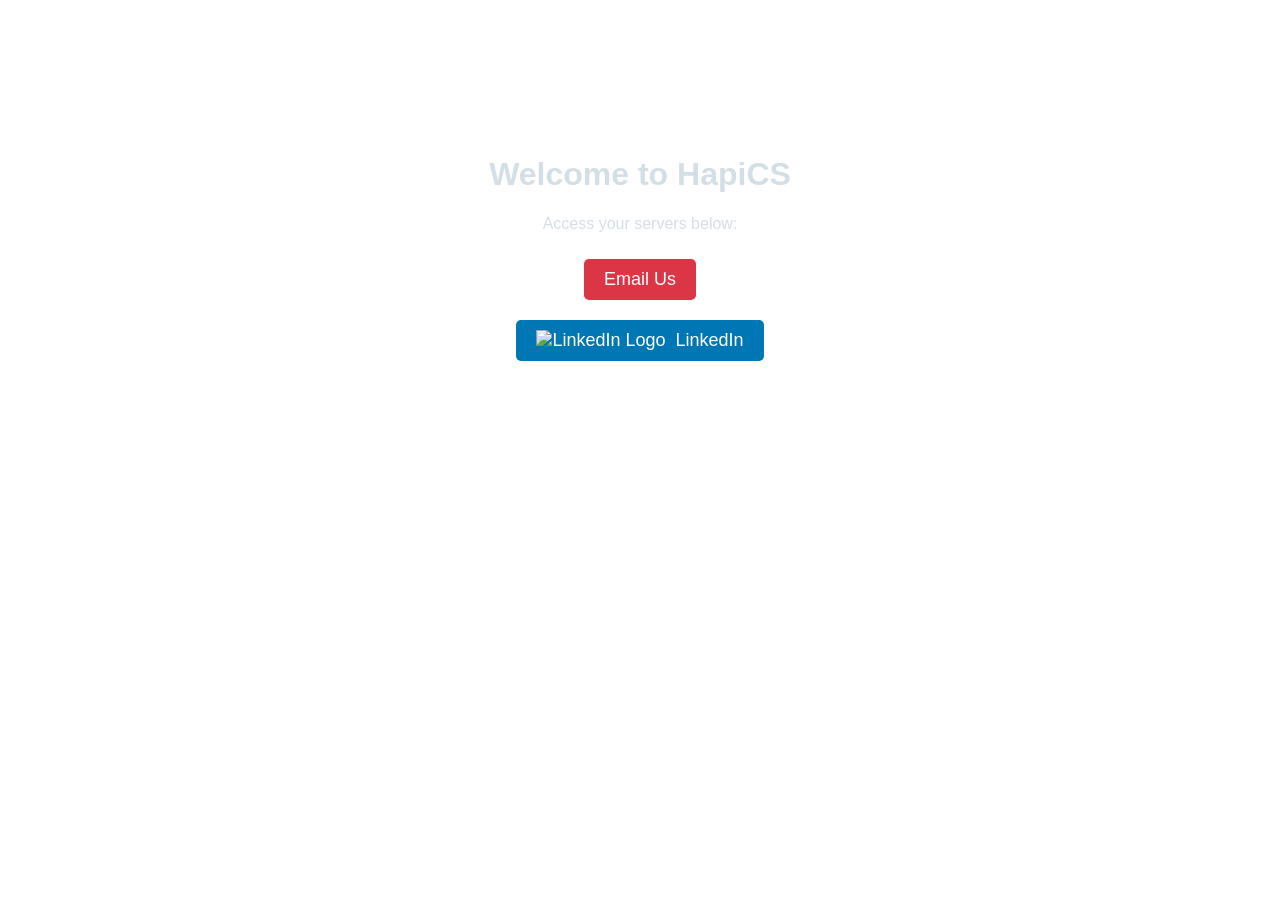
==== index.html @ 5597ccb0 "remove_links_index.html removed links for Plex, HA and qbit" ====
<!DOCTYPE html>
<html lang="en">

<head>
    <meta charset="UTF-8">
    <meta name="viewport" content="width=device-width, initial-scale=1.0">
    <title>Hapics Landing Page</title>
    <style>
        body {
            margin: 0;
            font-family: Arial, sans-serif;
            overflow: auto; /* Allow scrolling */
            color: #fff;
            background-repeat: no-repeat;
            background-attachment: fixed;
            background-size: cover;
            height: 100vh; /* Set body height to full viewport height */
        }

        video {
            object-fit: cover;
            width: 100%;
            height: 100%;
            position: fixed;
            top: 0;
            left: 0;
            z-index: -1;
        }

        .content {
            position: absolute;
            top: 50%;
            left: 50%;
            transform: translate(-50%, -50%);
            text-align: center;
            width: 100%;
            height: 70%; /* Set content height to full viewport height */
        }

        h1, p {
            color: #d3dfe6;
        }

        .server-links {
            display: flex;
            flex-direction: column;
            align-items: center;
        }

        .server-link {
            display: flex;
            align-items: center;
            margin: 10px 10px;
            padding: 10px 20px;
            text-decoration: none;
            border-radius: 5px;
            font-size: 18px;
            cursor: pointer;
            color: #fff;
            transition: opacity 0.3s ease;
        }

        .server-link img {
            margin-right: 10px;
            max-height: 24px;
        }

        .server-link.email {
            background-color: #dc3545;
        }

        .server-link.linkedin {
            background-color: #0077b5;
        }

        .server-link.plex {
            background-color: #e5a00d;
        }

        .server-link.smart {
            background-color: #41B883;
        }

        .server-link.qbit {
            background-color: #4E9AAB;
        }

        .server-link:hover {
            opacity: 0.8;
        }

        @media (max-width: 767px) {
    video {
        display: none;
    }

    body {
        background-image: url('0004.png');
        background-position: 50%; /* Center the background image */

    }

    .content {
        position: absolute;
        top: 50%;
        left: 50%;
        transform: translate(-50%, -50%);
        text-align: center;
        width: 100%;
        height: 70%; /* Set content height to full viewport height */
    }
}

    </style>
</head>

<body>
    <video autoplay muted loop>
        <source src="Northern_lights.mp4" type="video/mp4">
        Your browser does not support the video tag.
    </video>

    <div class="content">
        <h1>Welcome to HapiCS</h1>
        <p>Access your servers below:</p>
        <div class="server-links">
            <a class="server-link email" href="mailto:claudiu.sandu@hapics.uk">
                Email Us
            </a>
            <a class="server-link linkedin" href="https://www.linkedin.com/in/sandu-claudiu-4411ba130" target="_blank">
                <img src="LinkedIn_logo.png" alt="LinkedIn Logo">
                LinkedIn
            </a>
        </div>
    </div>
</body>

</html>
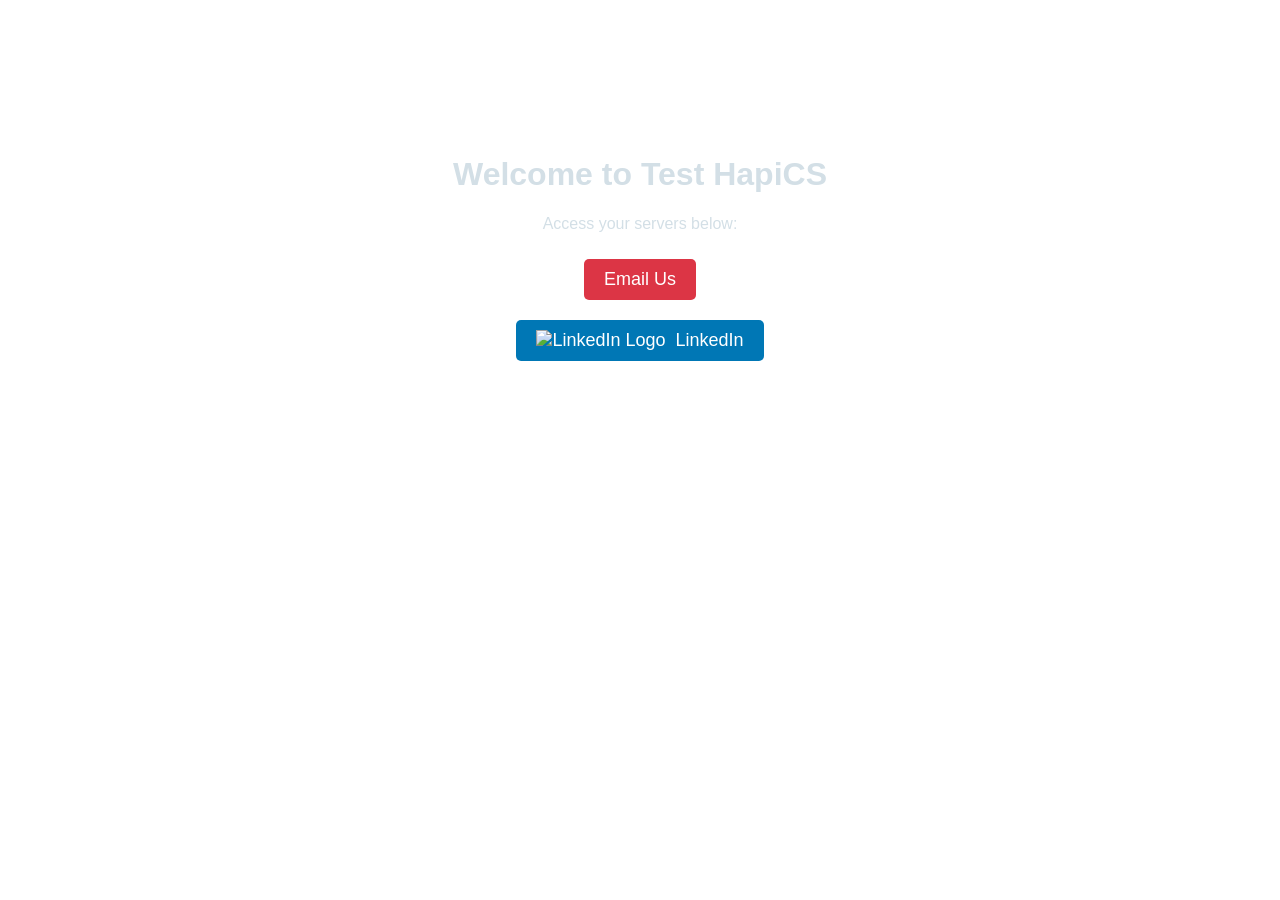
==== commit 591cc81b: "Update index.html" ====
--- a/index.html
+++ b/index.html
@@ -121,7 +121,7 @@
     </video>
 
     <div class="content">
-        <h1>Welcome to HapiCS</h1>
+        <h1>Welcome to Test HapiCS</h1>
         <p>Access your servers below:</p>
         <div class="server-links">
             <a class="server-link email" href="mailto:claudiu.sandu@hapics.uk">
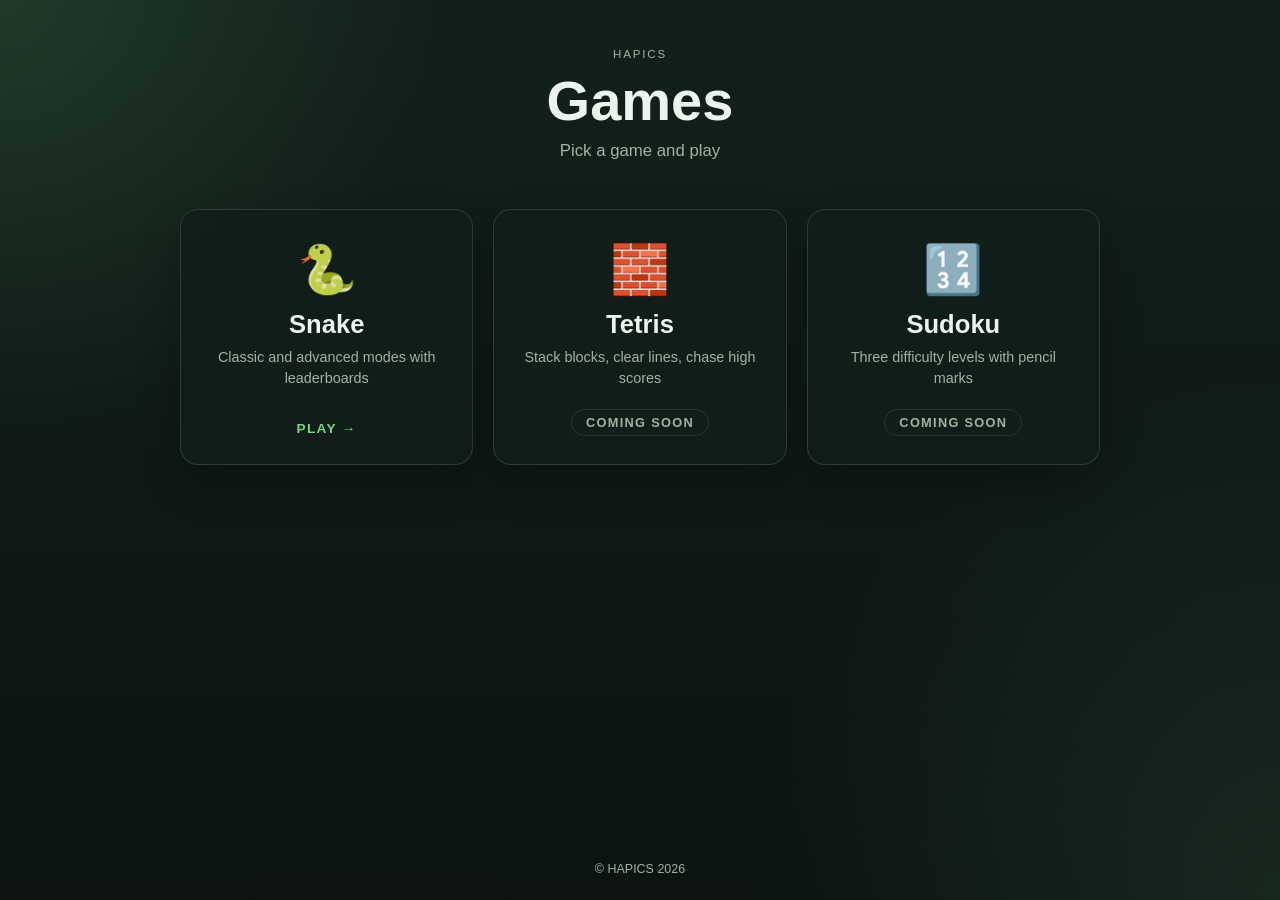
==== commit 6f9c0ba3: "Replace personal landing page with HAPICS games showcase - Remove old assets (video, images) from pr" ====
--- a/index.html
+++ b/index.html
@@ -1,138 +1,52 @@
 <!DOCTYPE html>
 <html lang="en">
+<head>
+  <meta charset="UTF-8" />
+  <meta name="viewport" content="width=device-width, initial-scale=1.0" />
+  <title>HAPICS Games</title>
+  <link rel="stylesheet" href="styles.css" />
+</head>
+<body>
+  <main class="page">
+    <header class="hero">
+      <p class="eyebrow">HAPICS</p>
+      <h1>Games</h1>
+      <p class="subtitle">Pick a game and play</p>
+    </header>
 
-<head>
-    <meta charset="UTF-8">
-    <meta name="viewport" content="width=device-width, initial-scale=1.0">
-    <title>Hapics Landing Page</title>
-    <style>
-        body {
-            margin: 0;
-            font-family: Arial, sans-serif;
-            overflow: auto; /* Allow scrolling */
-            color: #fff;
-            background-repeat: no-repeat;
-            background-attachment: fixed;
-            background-size: cover;
-            height: 100vh; /* Set body height to full viewport height */
-        }
+    <section class="games-grid" aria-label="Available games">
+      <!-- To add a new game, copy a game-card block and update:
+           1. href       - path to the game (e.g. "/newgame/")
+           2. span.emoji - icon for the game
+           3. h2         - game name
+           4. p          - short description
+           5. Remove the "coming-soon" class if the game is live -->
 
-        video {
-            object-fit: cover;
-            width: 100%;
-            height: 100%;
-            position: fixed;
-            top: 0;
-            left: 0;
-            z-index: -1;
-        }
+      <a href="/snake/" class="game-card">
+        <span class="game-icon" aria-hidden="true">&#x1F40D;</span>
+        <h2 class="game-title">Snake</h2>
+        <p class="game-desc">Classic and advanced modes with leaderboards</p>
+        <span class="play-tag">Play <span class="arrow">&rarr;</span></span>
+      </a>
 
-        .content {
-            position: absolute;
-            top: 50%;
-            left: 50%;
-            transform: translate(-50%, -50%);
-            text-align: center;
-            width: 100%;
-            height: 70%; /* Set content height to full viewport height */
-        }
+      <div class="game-card coming-soon">
+        <span class="game-icon" aria-hidden="true">&#x1F9F1;</span>
+        <h2 class="game-title">Tetris</h2>
+        <p class="game-desc">Stack blocks, clear lines, chase high scores</p>
+        <span class="soon-tag">Coming Soon</span>
+      </div>
 
-        h1, p {
-            color: #d3dfe6;
-        }
+      <div class="game-card coming-soon">
+        <span class="game-icon" aria-hidden="true">&#x1F522;</span>
+        <h2 class="game-title">Sudoku</h2>
+        <p class="game-desc">Three difficulty levels with pencil marks</p>
+        <span class="soon-tag">Coming Soon</span>
+      </div>
+    </section>
 
-        .server-links {
-            display: flex;
-            flex-direction: column;
-            align-items: center;
-        }
-
-        .server-link {
-            display: flex;
-            align-items: center;
-            margin: 10px 10px;
-            padding: 10px 20px;
-            text-decoration: none;
-            border-radius: 5px;
-            font-size: 18px;
-            cursor: pointer;
-            color: #fff;
-            transition: opacity 0.3s ease;
-        }
-
-        .server-link img {
-            margin-right: 10px;
-            max-height: 24px;
-        }
-
-        .server-link.email {
-            background-color: #dc3545;
-        }
-
-        .server-link.linkedin {
-            background-color: #0077b5;
-        }
-
-        .server-link.plex {
-            background-color: #e5a00d;
-        }
-
-        .server-link.smart {
-            background-color: #41B883;
-        }
-
-        .server-link.qbit {
-            background-color: #4E9AAB;
-        }
-
-        .server-link:hover {
-            opacity: 0.8;
-        }
-
-        @media (max-width: 767px) {
-    video {
-        display: none;
-    }
-
-    body {
-        background-image: url('0004.png');
-        background-position: 50%; /* Center the background image */
-
-    }
-
-    .content {
-        position: absolute;
-        top: 50%;
-        left: 50%;
-        transform: translate(-50%, -50%);
-        text-align: center;
-        width: 100%;
-        height: 70%; /* Set content height to full viewport height */
-    }
-}
-
-    </style>
-</head>
-
-<body>
-    <video autoplay muted loop>
-        <source src="Northern_lights.mp4" type="video/mp4">
-        Your browser does not support the video tag.
-    </video>
-
-    <div class="content">
-        <h1>Welcome to Test HapiCS</h1>
-        <p>Access your servers below:</p>
-        <div class="server-links">
-            <a class="server-link email" href="mailto:claudiu.sandu@hapics.uk">
-                Email Us
-            </a>
-            <a class="server-link linkedin" href="https://www.linkedin.com/in/sandu-claudiu-4411ba130" target="_blank">
-                <img src="LinkedIn_logo.png" alt="LinkedIn Logo">
-                LinkedIn
-            </a>
-        </div>
-    </div>
+    <footer class="footer">
+      <p>&copy; HAPICS 2026</p>
+    </footer>
+  </main>
 </body>
-
 </html>
--- a/styles.css
+++ b/styles.css
@@ -0,0 +1,226 @@
+:root {
+  color-scheme: dark;
+  font-family: "Trebuchet MS", "Gill Sans", sans-serif;
+  --bg: #0c1311;
+  --bg-accent: #12201b;
+  --panel: rgba(18, 30, 26, 0.92);
+  --panel-border: rgba(142, 179, 144, 0.22);
+  --text: #edf4ee;
+  --muted: #9eb4a1;
+  --accent: #74d680;
+  --accent-strong: #2d8f47;
+  --danger: #ff7878;
+}
+
+* {
+  box-sizing: border-box;
+}
+
+html, body {
+  width: 100%;
+  height: 100%;
+}
+
+body {
+  margin: 0;
+  background:
+    radial-gradient(circle at top left, rgba(116, 214, 128, 0.14), transparent 28%),
+    radial-gradient(circle at bottom right, rgba(73, 134, 96, 0.18), transparent 34%),
+    linear-gradient(180deg, var(--bg-accent), var(--bg));
+  color: var(--text);
+}
+
+.page {
+  min-height: 100vh;
+  padding: 48px 24px 24px;
+  display: flex;
+  flex-direction: column;
+  align-items: center;
+}
+
+/* ── Hero ── */
+
+.hero {
+  text-align: center;
+  margin-bottom: 48px;
+}
+
+.eyebrow {
+  text-transform: uppercase;
+  letter-spacing: 0.16em;
+  font-size: 0.72rem;
+  color: var(--muted);
+  margin: 0 0 8px;
+}
+
+.hero h1 {
+  font-size: clamp(2.4rem, 5vw, 3.5rem);
+  margin: 0 0 8px;
+  color: var(--text);
+}
+
+.subtitle {
+  color: var(--muted);
+  font-size: 1.05rem;
+  margin: 0;
+}
+
+/* ── Game Cards Grid ── */
+
+.games-grid {
+  display: grid;
+  grid-template-columns: repeat(auto-fill, minmax(260px, 1fr));
+  gap: 20px;
+  max-width: 920px;
+  width: 100%;
+}
+
+.game-card {
+  background: var(--panel);
+  border: 1px solid var(--panel-border);
+  border-radius: 18px;
+  box-shadow: 0 20px 40px rgba(0, 0, 0, 0.24);
+  backdrop-filter: blur(10px);
+  padding: 36px 24px 28px;
+  display: flex;
+  flex-direction: column;
+  align-items: center;
+  text-align: center;
+  text-decoration: none;
+  color: inherit;
+  transition: transform 200ms ease, box-shadow 200ms ease;
+}
+
+a.game-card:hover {
+  transform: translateY(-4px);
+  box-shadow:
+    0 24px 48px rgba(0, 0, 0, 0.3),
+    0 0 0 1px rgba(116, 214, 128, 0.25);
+}
+
+a.game-card:focus-visible {
+  outline: 2px solid var(--accent);
+  outline-offset: 4px;
+  transform: translateY(-4px);
+}
+
+/* ── Card Elements ── */
+
+.game-icon {
+  font-size: 3rem;
+  line-height: 1;
+  margin-bottom: 16px;
+}
+
+.game-title {
+  font-size: clamp(1.3rem, 2.5vw, 1.6rem);
+  margin: 0 0 8px;
+}
+
+.game-desc {
+  color: var(--muted);
+  font-size: 0.9rem;
+  line-height: 1.45;
+  margin: 0 0 20px;
+  flex: 1;
+}
+
+.play-tag {
+  color: var(--accent);
+  font-weight: 700;
+  font-size: 0.85rem;
+  text-transform: uppercase;
+  letter-spacing: 0.1em;
+}
+
+.play-tag .arrow {
+  display: inline-block;
+  transition: transform 200ms ease;
+}
+
+a.game-card:hover .play-tag .arrow {
+  transform: translateX(3px);
+}
+
+/* ── Coming Soon ── */
+
+.coming-soon {
+  opacity: 0.45;
+  cursor: default;
+}
+
+.soon-tag {
+  color: var(--muted);
+  font-weight: 600;
+  font-size: 0.8rem;
+  text-transform: uppercase;
+  letter-spacing: 0.1em;
+  border: 1px solid rgba(142, 179, 144, 0.18);
+  border-radius: 999px;
+  padding: 5px 14px;
+}
+
+/* ── Footer ── */
+
+.footer {
+  margin-top: auto;
+  padding-top: 48px;
+  text-align: center;
+  color: var(--muted);
+  font-size: 0.78rem;
+}
+
+.footer p {
+  margin: 0;
+}
+
+/* ── Entrance Animation ── */
+
+@keyframes cardIn {
+  from { opacity: 0; transform: translateY(16px); }
+  to   { opacity: 1; transform: translateY(0); }
+}
+
+.game-card {
+  animation: cardIn 0.4s ease-out both;
+}
+
+.game-card:nth-child(2) { animation-delay: 0.08s; }
+.game-card:nth-child(3) { animation-delay: 0.16s; }
+
+/* ── Responsive ── */
+
+@media (max-width: 720px) {
+  .page {
+    padding: 28px 14px 14px;
+  }
+
+  .hero {
+    margin-bottom: 32px;
+  }
+
+  .games-grid {
+    gap: 14px;
+  }
+
+  .game-card {
+    padding: 28px 18px 22px;
+  }
+}
+
+/* ── Reduced Motion ── */
+
+@media (prefers-reduced-motion: reduce) {
+  .game-card {
+    animation: none;
+  }
+
+  a.game-card:hover,
+  a.game-card:focus-visible {
+    transform: none;
+  }
+
+  .play-tag .arrow {
+    transition: none;
+  }
+}
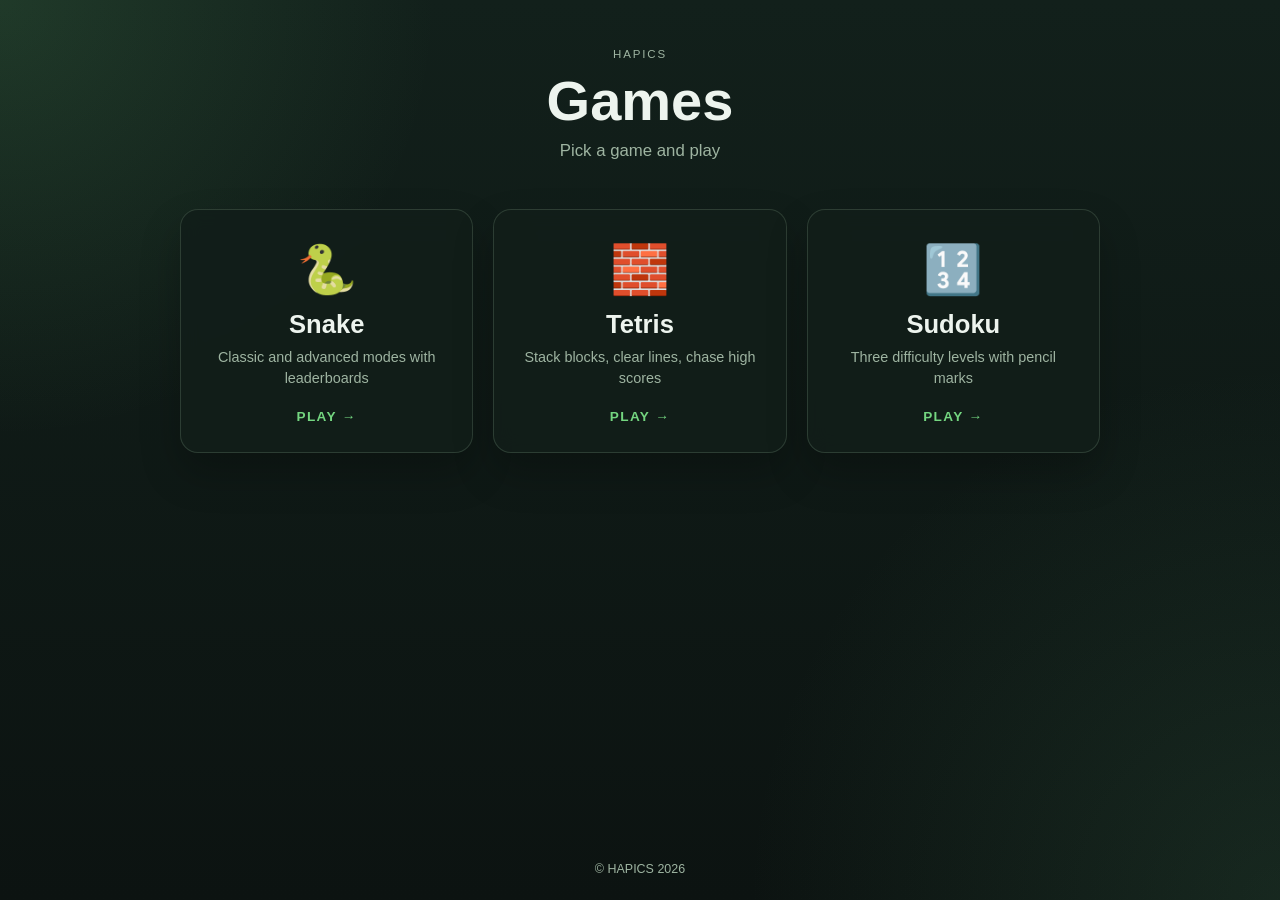
==== commit ba488abb: "Add Tetris and Sudoku games, activate all landing page cards - Move Tetris and Sudoku into repo as t" ====
--- a/index.html
+++ b/index.html
@@ -29,19 +29,19 @@
         <span class="play-tag">Play <span class="arrow">&rarr;</span></span>
       </a>
 
-      <div class="game-card coming-soon">
+      <a href="/tetris/" class="game-card">
         <span class="game-icon" aria-hidden="true">&#x1F9F1;</span>
         <h2 class="game-title">Tetris</h2>
         <p class="game-desc">Stack blocks, clear lines, chase high scores</p>
-        <span class="soon-tag">Coming Soon</span>
-      </div>
+        <span class="play-tag">Play <span class="arrow">&rarr;</span></span>
+      </a>
 
-      <div class="game-card coming-soon">
+      <a href="/sudoku/" class="game-card">
         <span class="game-icon" aria-hidden="true">&#x1F522;</span>
         <h2 class="game-title">Sudoku</h2>
         <p class="game-desc">Three difficulty levels with pencil marks</p>
-        <span class="soon-tag">Coming Soon</span>
-      </div>
+        <span class="play-tag">Play <span class="arrow">&rarr;</span></span>
+      </a>
     </section>
 
     <footer class="footer">
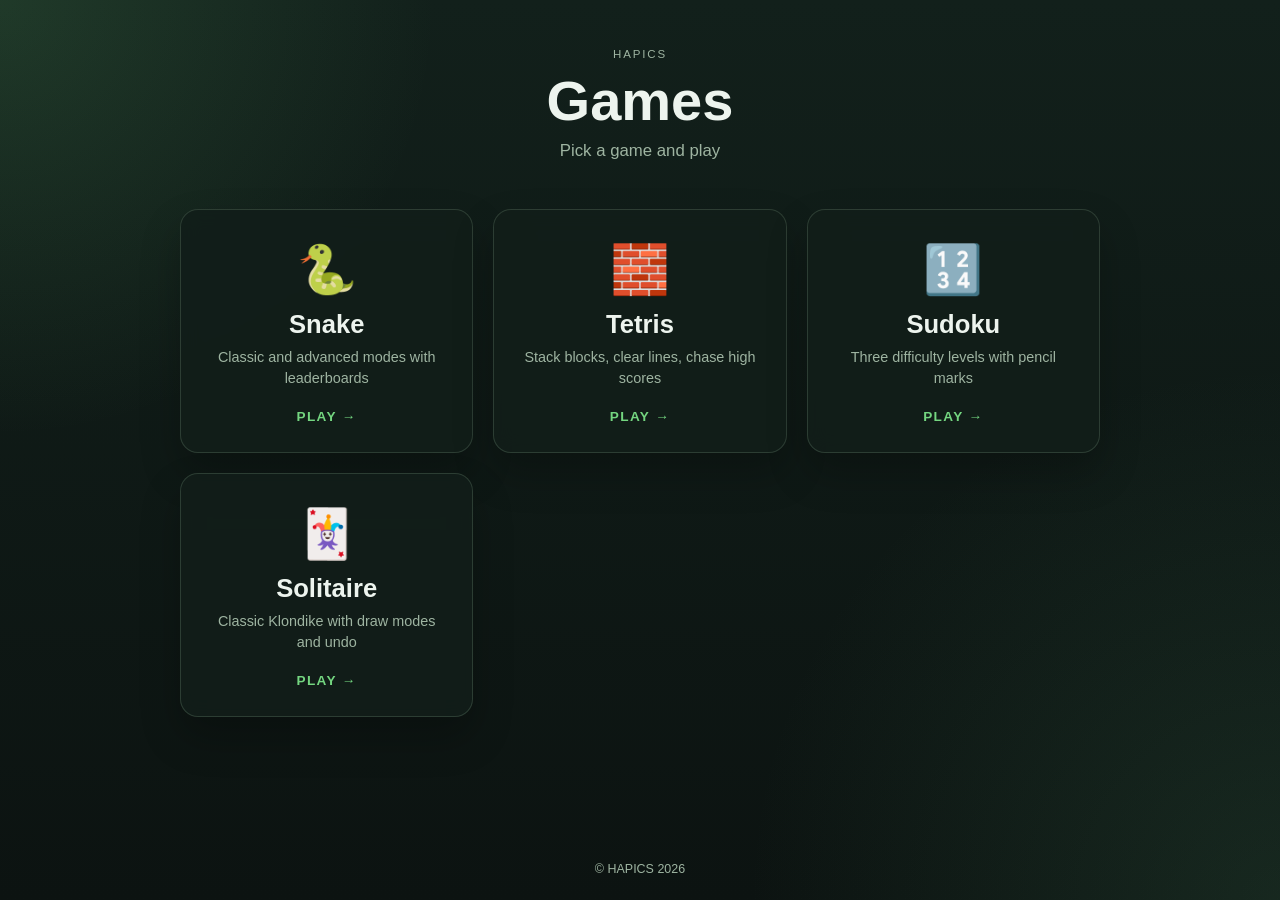
==== commit 09ee5714: "add solitaire game" ====
--- a/index.html
+++ b/index.html
@@ -42,6 +42,13 @@
         <p class="game-desc">Three difficulty levels with pencil marks</p>
         <span class="play-tag">Play <span class="arrow">&rarr;</span></span>
       </a>
+
+      <a href="/solitaire/" class="game-card">
+        <span class="game-icon" aria-hidden="true">&#x1F0CF;</span>
+        <h2 class="game-title">Solitaire</h2>
+        <p class="game-desc">Classic Klondike with draw modes and undo</p>
+        <span class="play-tag">Play <span class="arrow">&rarr;</span></span>
+      </a>
     </section>
 
     <footer class="footer">
--- a/styles.css
+++ b/styles.css
@@ -187,6 +187,7 @@
 
 .game-card:nth-child(2) { animation-delay: 0.08s; }
 .game-card:nth-child(3) { animation-delay: 0.16s; }
+.game-card:nth-child(4) { animation-delay: 0.24s; }
 
 /* ── Responsive ── */
 
